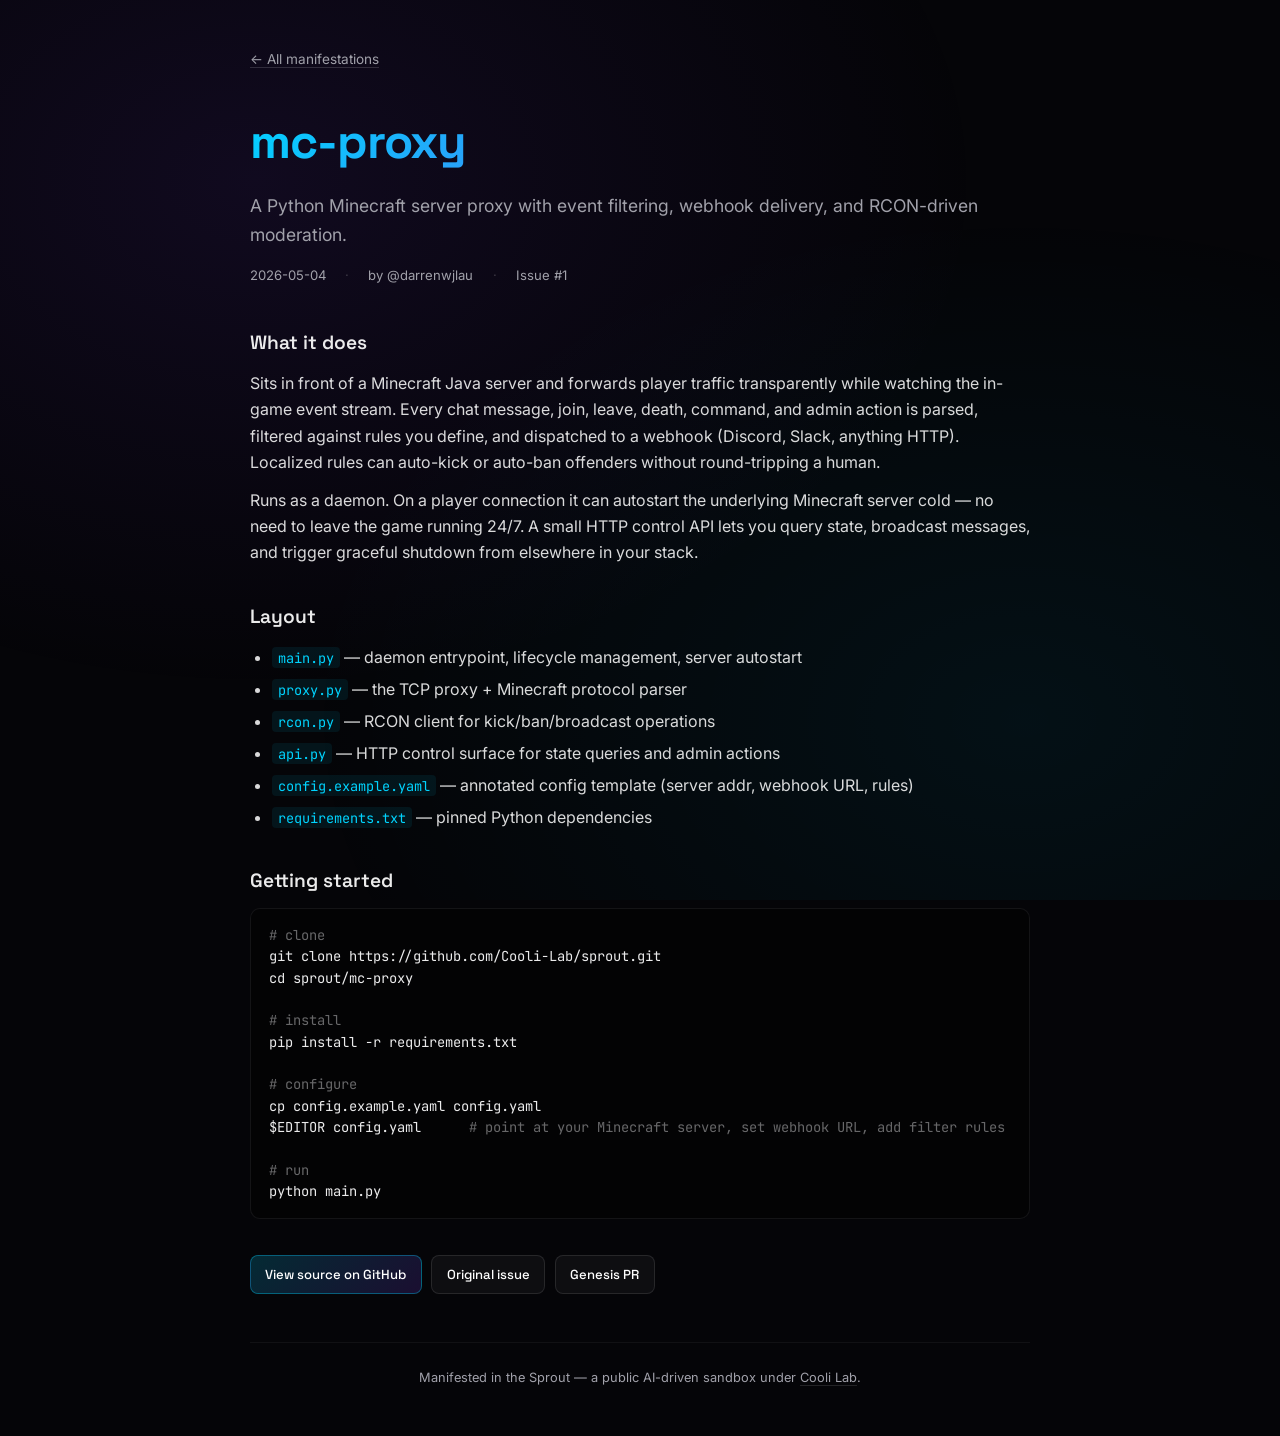
==== mc-proxy/index.html @ e5772d9e "Visible gallery + per-project showcase pages The Sprout was just a code repo. Now it's a presentable" ====
<!DOCTYPE html>
<html lang="en">
<head>
<meta charset="UTF-8">
<meta name="viewport" content="width=device-width, initial-scale=1.0">
<title>mc-proxy — Sprout</title>
<meta name="description" content="A Python Minecraft server proxy with event filtering, webhook delivery, RCON-driven moderation, and a control API.">
<link rel="preconnect" href="https://fonts.googleapis.com">
<link rel="preconnect" href="https://fonts.gstatic.com" crossorigin>
<link href="https://fonts.googleapis.com/css2?family=Space+Grotesk:wght@400;500;600;700&family=Inter:wght@300;400;500&family=JetBrains+Mono:wght@400;500&display=swap" rel="stylesheet">
<style>
:root{--bg:#0a0a0f;--darker:#050508;--light:#fff;--gray:#a1a1aa;--primary:#00d4ff;--secondary:#7c3aed;--accent:#f472b6}
*{margin:0;padding:0;box-sizing:border-box}
body{font-family:'Inter',-apple-system,sans-serif;background:var(--darker);color:var(--light);line-height:1.65;min-height:100vh;padding:3rem 5%}
body::before{content:'';position:fixed;inset:0;z-index:-1;background:radial-gradient(ellipse at 20% 20%,rgba(124,58,237,.1) 0%,transparent 50%),radial-gradient(ellipse at 80% 80%,rgba(0,212,255,.06) 0%,transparent 50%)}
.wrap{max-width:780px;margin:0 auto}
.crumb{font-size:.85rem;color:var(--gray);margin-bottom:2rem}
.crumb a{color:var(--gray);text-decoration:none;border-bottom:1px solid rgba(255,255,255,.15)}
.crumb a:hover{color:var(--light)}
header{margin-bottom:2.5rem}
h1{font-family:'Space Grotesk',sans-serif;font-size:clamp(2rem,5vw,3rem);font-weight:700;letter-spacing:-.02em;margin-bottom:.6rem;background:linear-gradient(135deg,var(--primary),var(--secondary));-webkit-background-clip:text;background-clip:text;-webkit-text-fill-color:transparent}
.tagline{font-size:1.1rem;color:var(--gray)}
.meta{display:flex;gap:1.2rem;flex-wrap:wrap;font-size:.82rem;color:var(--gray);margin-top:1rem}
.meta span::before{content:'·';margin-right:1.2rem;color:rgba(255,255,255,.2)}
.meta span:first-child::before{content:none;margin:0}
section{margin-bottom:2.2rem}
h2{font-family:'Space Grotesk',sans-serif;font-size:1.2rem;font-weight:600;margin-bottom:.7rem;color:rgba(255,255,255,.92)}
p{color:rgba(255,255,255,.85);margin-bottom:.7rem}
ul{padding-left:1.4rem;color:rgba(255,255,255,.85)}
ul li{margin-bottom:.35rem}
ul li code{font-family:'JetBrains Mono',monospace;font-size:.85em;color:var(--primary);background:rgba(0,212,255,.08);padding:.1rem .35rem;border-radius:4px}
pre{background:rgba(0,0,0,.4);border:1px solid rgba(255,255,255,.07);border-radius:10px;padding:1rem 1.1rem;overflow-x:auto;font-family:'JetBrains Mono',monospace;font-size:.86rem;line-height:1.55;color:rgba(255,255,255,.92)}
pre .c{color:rgba(255,255,255,.4)}
.links{display:flex;gap:.6rem;flex-wrap:wrap;margin-top:1rem}
.links a{font-family:'Space Grotesk',sans-serif;font-size:.82rem;font-weight:500;text-decoration:none;color:var(--light);padding:.5rem .9rem;border-radius:8px;background:rgba(255,255,255,.04);border:1px solid rgba(255,255,255,.1);transition:all .2s ease}
.links a:hover{background:rgba(255,255,255,.07);border-color:rgba(255,255,255,.2)}
.links a.primary{background:linear-gradient(135deg,rgba(0,212,255,.18),rgba(124,58,237,.18));border-color:rgba(0,212,255,.35)}
.links a.primary:hover{background:linear-gradient(135deg,rgba(0,212,255,.28),rgba(124,58,237,.28))}
footer{margin-top:3rem;padding-top:1.5rem;border-top:1px solid rgba(255,255,255,.05);font-size:.8rem;color:var(--gray);text-align:center}
footer a{color:var(--gray);border-bottom:1px solid rgba(255,255,255,.12);text-decoration:none}
footer a:hover{color:var(--light)}
</style>
</head>
<body>
<div class="wrap">
<div class="crumb"><a href="../">← All manifestations</a></div>

<header>
<h1>mc-proxy</h1>
<div class="tagline">A Python Minecraft server proxy with event filtering, webhook delivery, and RCON-driven moderation.</div>
<div class="meta">
<span>2026-05-04</span>
<span>by @darrenwjlau</span>
<span>Issue #1</span>
</div>
</header>

<section>
<h2>What it does</h2>
<p>Sits in front of a Minecraft Java server and forwards player traffic transparently while watching the in-game event stream. Every chat message, join, leave, death, command, and admin action is parsed, filtered against rules you define, and dispatched to a webhook (Discord, Slack, anything HTTP). Localized rules can auto-kick or auto-ban offenders without round-tripping a human.</p>
<p>Runs as a daemon. On a player connection it can autostart the underlying Minecraft server cold — no need to leave the game running 24/7. A small HTTP control API lets you query state, broadcast messages, and trigger graceful shutdown from elsewhere in your stack.</p>
</section>

<section>
<h2>Layout</h2>
<ul>
<li><code>main.py</code> — daemon entrypoint, lifecycle management, server autostart</li>
<li><code>proxy.py</code> — the TCP proxy + Minecraft protocol parser</li>
<li><code>rcon.py</code> — RCON client for kick/ban/broadcast operations</li>
<li><code>api.py</code> — HTTP control surface for state queries and admin actions</li>
<li><code>config.example.yaml</code> — annotated config template (server addr, webhook URL, rules)</li>
<li><code>requirements.txt</code> — pinned Python dependencies</li>
</ul>
</section>

<section>
<h2>Getting started</h2>
<pre><span class="c"># clone</span>
git clone https://github.com/Cooli-Lab/sprout.git
cd sprout/mc-proxy

<span class="c"># install</span>
pip install -r requirements.txt

<span class="c"># configure</span>
cp config.example.yaml config.yaml
$EDITOR config.yaml      <span class="c"># point at your Minecraft server, set webhook URL, add filter rules</span>

<span class="c"># run</span>
python main.py</pre>
</section>

<section>
<div class="links">
<a class="primary" href="https://github.com/Cooli-Lab/sprout/tree/main/mc-proxy">View source on GitHub</a>
<a href="https://github.com/Cooli-Lab/sprout/issues/1">Original issue</a>
<a href="https://github.com/Cooli-Lab/sprout/pull/2">Genesis PR</a>
</div>
</section>

<footer>
Manifested in the Sprout — a public AI-driven sandbox under <a href="https://cooli.ai">Cooli Lab</a>.
</footer>
</div>
</body>
</html>
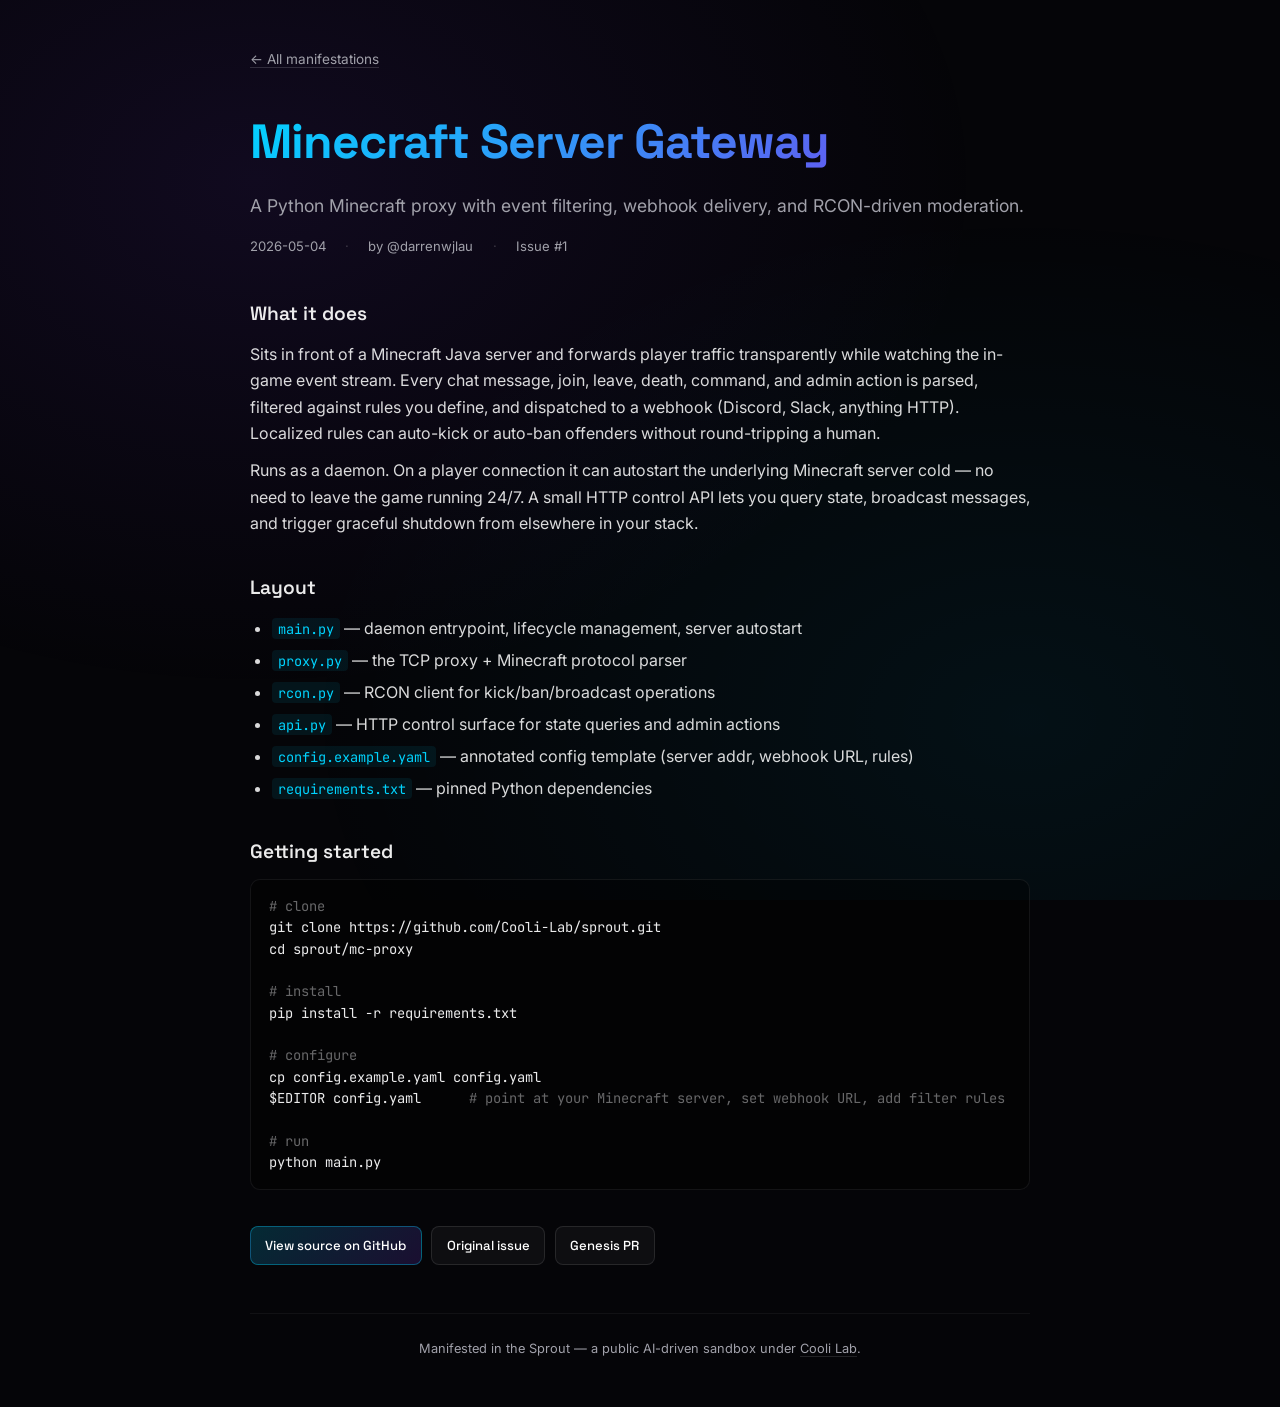
==== commit b12afdfe: "Rename manifestation: 'A python Minecraft server proxy' → Minecraft Server Gateway The gallery card " ====
--- a/mc-proxy/index.html
+++ b/mc-proxy/index.html
@@ -3,8 +3,8 @@
 <head>
 <meta charset="UTF-8">
 <meta name="viewport" content="width=device-width, initial-scale=1.0">
-<title>mc-proxy — Sprout</title>
-<meta name="description" content="A Python Minecraft server proxy with event filtering, webhook delivery, RCON-driven moderation, and a control API.">
+<title>Minecraft Server Gateway — Sprout</title>
+<meta name="description" content="Minecraft Server Gateway — a Python proxy with event filtering, webhook delivery, RCON-driven moderation, and a control API.">
 <link rel="preconnect" href="https://fonts.googleapis.com">
 <link rel="preconnect" href="https://fonts.gstatic.com" crossorigin>
 <link href="https://fonts.googleapis.com/css2?family=Space+Grotesk:wght@400;500;600;700&family=Inter:wght@300;400;500&family=JetBrains+Mono:wght@400;500&display=swap" rel="stylesheet">
@@ -46,8 +46,8 @@
 <div class="crumb"><a href="../">← All manifestations</a></div>
 
 <header>
-<h1>mc-proxy</h1>
-<div class="tagline">A Python Minecraft server proxy with event filtering, webhook delivery, and RCON-driven moderation.</div>
+<h1>Minecraft Server Gateway</h1>
+<div class="tagline">A Python Minecraft proxy with event filtering, webhook delivery, and RCON-driven moderation.</div>
 <div class="meta">
 <span>2026-05-04</span>
 <span>by @darrenwjlau</span>
